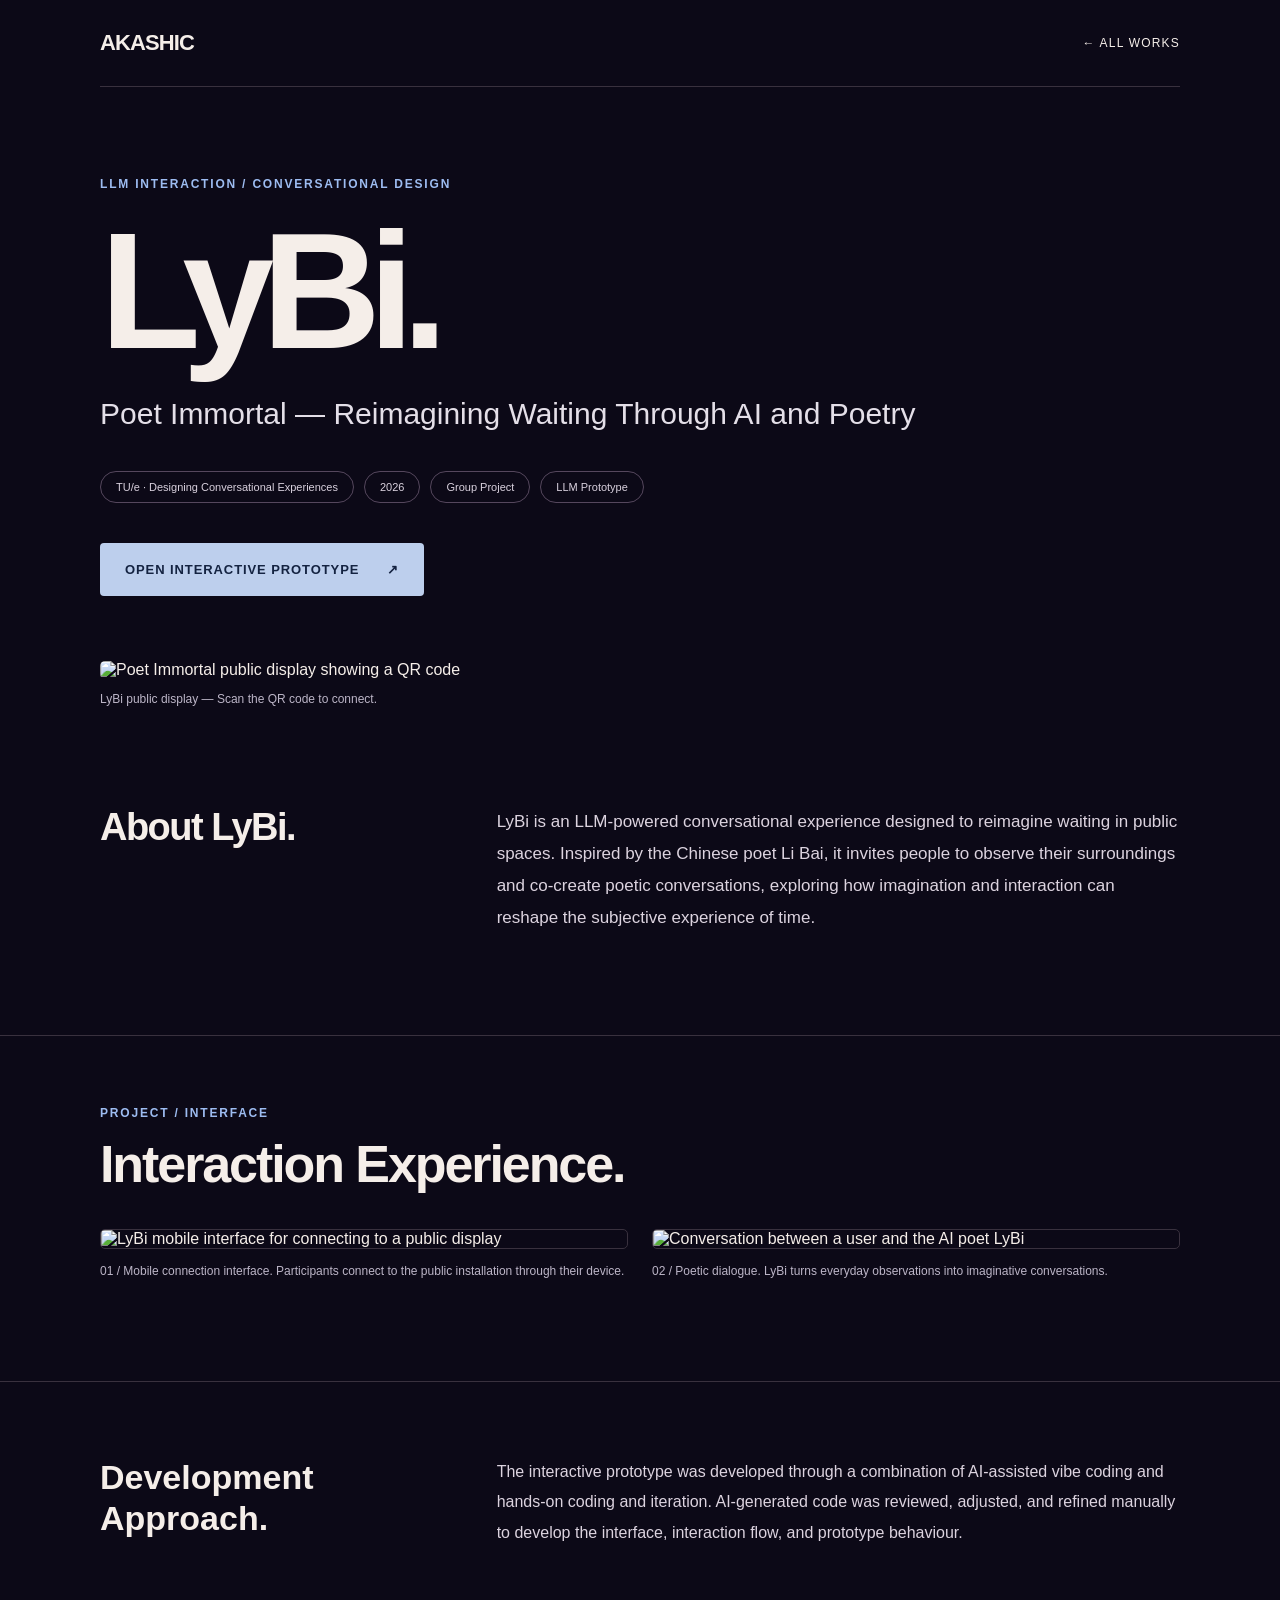
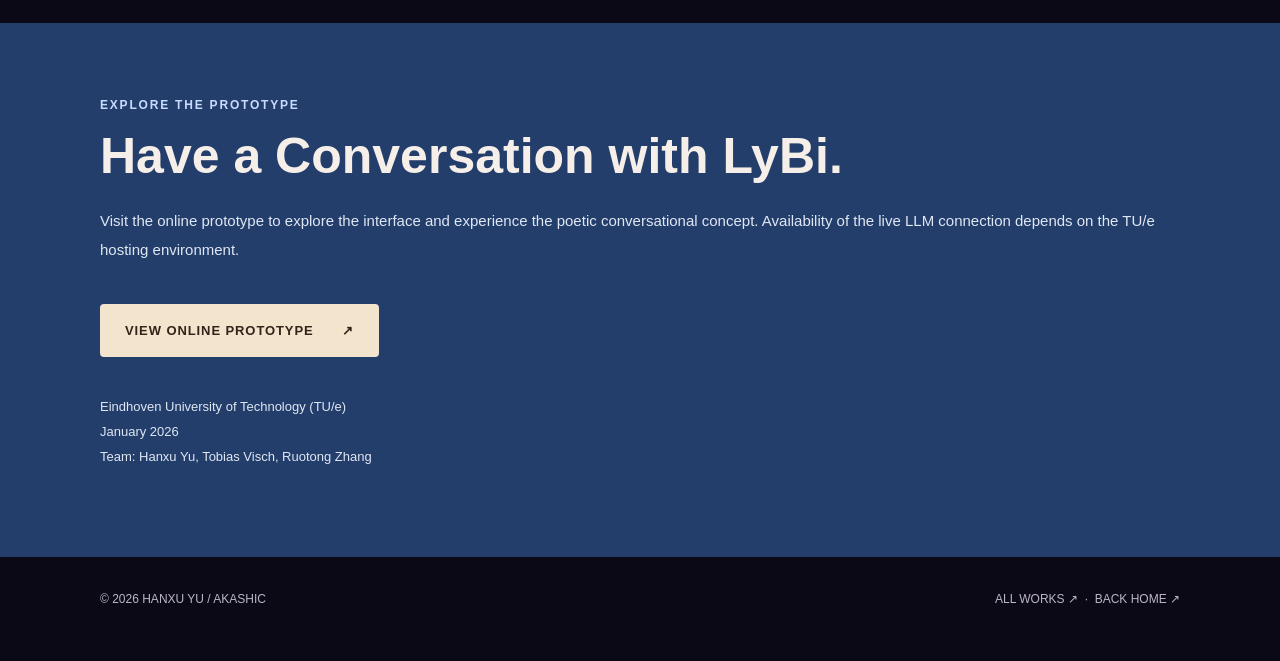
==== lybi.html @ 68fb261c "Add initial structure for LyBi project webpage This HTML file contains the structure and styling for" ====
<!doctype html>
<html lang="en">
<head>
  <meta charset="UTF-8">
  <meta name="viewport" content="width=device-width, initial-scale=1">
  <meta name="theme-color" content="#0c0917">

  <title>LyBi — Hanxu Yu | AKASHIC</title>
  <meta name="description"
    content="LyBi — An LLM-powered poetic conversational experience exploring temporal perception in public waiting spaces.">

  <style>
    :root {
      --bg: #0c0917;
      --text: #f5eee9;
      --muted: #bcb5c7;
      --line: #39313e;
      --blue: #9dbcf1;
      --orange: #e6ab74;
    }

    * { box-sizing: border-box; }

    html { scroll-behavior: smooth; }

    body {
      margin: 0;
      background: var(--bg);
      color: var(--text);
      font-family: Arial, Helvetica, sans-serif;
      -webkit-font-smoothing: antialiased;
    }

    a { color: inherit; text-decoration: none; }

    .container {
      width: min(1080px, calc(100% - 48px));
      margin: 0 auto;
    }

    /* Navigation */

    .top-nav {
      display: flex;
      justify-content: space-between;
      align-items: center;
      padding: 30px 0;
      gap: 24px;
      border-bottom: 1px solid var(--line);
    }

    .logo {
      font-size: 22px;
      font-weight: 800;
      letter-spacing: -.04em;
    }

    .back-link {
      font-size: 12px;
      letter-spacing: .1em;
    }

    .back-link:hover { color: var(--blue); }

    /* Hero */

    .hero { padding: 90px 0 65px; }

    .eyebrow {
      color: var(--blue);
      font-size: 12px;
      font-weight: 700;
      letter-spacing: .15em;
    }

    .hero h1 {
      font-size: clamp(80px, 14vw, 165px);
      letter-spacing: -.075em;
      line-height: 1;
      margin: 18px 0;
    }

    .subtitle {
      font-size: clamp(21px, 3vw, 30px);
      line-height: 1.45;
      color: #e4dfe8;
      max-width: 820px;
      margin: 0 0 35px;
    }

    .metadata {
      display: flex;
      gap: 10px;
      flex-wrap: wrap;
      margin-bottom: 40px;
    }

    .metadata span {
      border: 1px solid #55475d;
      border-radius: 30px;
      padding: 9px 15px;
      font-size: 11px;
      color: #d9d1de;
    }

    /* Prototype link */

    .prototype-button {
      display: inline-flex;
      align-items: center;
      gap: 28px;
      padding: 19px 25px;
      background: #bdcfed;
      color: #142341;
      font-size: 13px;
      font-weight: 700;
      letter-spacing: .07em;
      border-radius: 4px;
      transition: background .2s, transform .2s;
    }

    .prototype-button:hover {
      background: #e1e9f8;
      transform: translateY(-2px);
    }

    /* Main visual */

    .main-visual {
      margin: 0 auto;
      width: min(1080px, calc(100% - 48px));
    }

    .main-visual img {
      width: 100%;
      height: auto;
      display: block;
      border-radius: 5px;
    }

    .image-caption {
      margin-top: 13px;
      color: var(--muted);
      font-size: 12px;
    }

    /* Project introduction */

    .intro {
      display: grid;
      grid-template-columns: 1fr 2fr;
      gap: 55px;
      padding: 100px 0;
    }

    .intro h2 {
      font-size: 38px;
      letter-spacing: -.04em;
      margin: 0;
    }

    .intro p {
      font-size: 17px;
      line-height: 1.9;
      color: #dcd3df;
      margin: 0;
    }

    /* Image showcase */

    .showcase {
      border-top: 1px solid var(--line);
      padding: 70px 0 100px;
    }

    .showcase h2 {
      font-size: clamp(34px, 5vw, 52px);
      margin: 14px 0 35px;
      letter-spacing: -.04em;
    }

    .image-grid {
      display: grid;
      grid-template-columns: 1fr 1fr;
      gap: 24px;
    }

    .image-block {
      margin: 0;
    }

    .image-block img {
      width: 100%;
      display: block;
      border-radius: 5px;
      border: 1px solid #39313e;
    }

    .image-block figcaption {
      font-size: 12px;
      line-height: 1.7;
      color: var(--muted);
      margin-top: 12px;
    }

    /* Development */

    .development {
      padding: 75px 0;
      border-top: 1px solid var(--line);
    }

    .development-grid {
      display: grid;
      grid-template-columns: 1fr 2fr;
      gap: 55px;
    }

    .development h2 {
      font-size: 34px;
      margin: 0;
      line-height: 1.2;
    }

    .development p {
      font-size: 16px;
      line-height: 1.9;
      color: #dcd3df;
      margin: 0;
    }

    /* Closing */

    .project-end {
      background: #233e6a;
      padding: 75px 0;
    }

    .project-end h2 {
      font-size: clamp(30px, 5vw, 50px);
      margin: 15px 0 22px;
    }

    .project-end p {
      font-size: 15px;
      line-height: 1.9;
      color: #e0e7f4;
    }

    .project-end .prototype-button {
      margin-top: 25px;
      background: #f2e4cd;
      color: #33231a;
    }

    .credits {
      padding-top: 25px;
      color: #c6d4eb;
      font-size: 13px !important;
    }

    /* Footer */

    footer { padding: 35px 0 55px; }

    .footer-inner {
      display: flex;
      justify-content: space-between;
      gap: 20px;
      font-size: 12px;
      color: var(--muted);
    }

    footer a:hover { color: var(--blue); }

    @media (max-width: 700px) {
      .container,
      .main-visual {
        width: calc(100% - 32px);
      }

      .hero { padding: 60px 0 45px; }

      .intro,
      .development-grid {
        grid-template-columns: 1fr;
        gap: 22px;
      }

      .intro { padding: 70px 0; }

      .image-grid { grid-template-columns: 1fr; }

      .prototype-button {
        width: 100%;
        justify-content: space-between;
        font-size: 11px;
        gap: 12px;
      }

      .footer-inner { flex-direction: column; }
    }

    @media (prefers-reduced-motion: reduce) {
      html { scroll-behavior: auto; }

      .prototype-button { transition: none; }
    }
  </style>
</head>

<body>

  <!-- NAVIGATION -->
  <header class="container">
    <nav class="top-nav" aria-label="Main navigation">
      <a class="logo" href="portfolio.html">AKASHIC</a>
      <a class="back-link" href="works.html">
        ← ALL WORKS
      </a>
    </nav>
  </header>

  <main>

    <!-- PROJECT HEADER -->
    <section class="hero container">

      <div class="eyebrow">
        LLM INTERACTION / CONVERSATIONAL DESIGN
      </div>

      <h1>LyBi.</h1>

      <p class="subtitle">
        Poet Immortal — Reimagining Waiting
        Through AI and Poetry
      </p>

      <div class="metadata">
        <span>TU/e · Designing Conversational Experiences</span>
        <span>2026</span>
        <span>Group Project</span>
        <span>LLM Prototype</span>
      </div>

      <a
        class="prototype-button"
        href="https://data.id.tue.nl/web/djI6akRheWJoSXF5c2h0NnQ1TjltWDZRTmRCUV8zMXZ6YngxQkpZVFd4ZmI0Wl9DdjB3WURFQS1USEQ1ZV9rdnc=/display.html?view=tab"
        target="_blank"
        rel="noopener noreferrer">
        OPEN INTERACTIVE PROTOTYPE
        <span>↗</span>
      </a>
    </section>

    <!-- MAIN SCREENSHOT -->
    <figure class="main-visual">
      <img
        src="lybi-display.png"
        alt="Poet Immortal public display showing a QR code"
        fetchpriority="high">

      <figcaption class="image-caption">
        LyBi public display — Scan the QR code to connect.
      </figcaption>
    </figure>

    <!-- SHORT INTRODUCTION -->
    <section class="intro container">
      <h2>About LyBi.</h2>

      <p>
        LyBi is an LLM-powered conversational
        experience designed to reimagine waiting
        in public spaces. Inspired by the Chinese
        poet Li Bai, it invites people to observe
        their surroundings and co-create poetic
        conversations, exploring how imagination
        and interaction can reshape the subjective
        experience of time.
      </p>
    </section>

    <!-- INTERFACE IMAGES -->
    <section class="showcase">
      <div class="container">

        <div class="eyebrow">PROJECT / INTERFACE</div>
        <h2>Interaction Experience.</h2>

        <div class="image-grid">

          <figure class="image-block">
            <img
              src="lybi-connect.png"
              alt="LyBi mobile interface for connecting to a public display"
              loading="lazy">

            <figcaption>
              01 / Mobile connection interface.
              Participants connect to the
              public installation through their device.
            </figcaption>
          </figure>

          <figure class="image-block">
            <img
              src="lybi-chat.png"
              alt="Conversation between a user and the AI poet LyBi"
              loading="lazy">

            <figcaption>
              02 / Poetic dialogue.
              LyBi turns everyday observations
              into imaginative conversations.
            </figcaption>
          </figure>

        </div>
      </div>
    </section>

    <!-- DEVELOPMENT APPROACH -->
    <section class="development">
      <div class="container development-grid">

        <h2>Development Approach.</h2>

        <p>
          The interactive prototype was developed
          through a combination of AI-assisted
          vibe coding and hands-on coding and
          iteration. AI-generated code was
          reviewed, adjusted, and refined
          manually to develop the interface,
          interaction flow, and prototype
          behaviour.
        </p>

      </div>
    </section>

    <!-- DEMO & CREDITS -->
    <section class="project-end">
      <div class="container">

        <div class="eyebrow" style="color:#c9dbff">
          EXPLORE THE PROTOTYPE
        </div>

        <h2>Have a Conversation with LyBi.</h2>

        <p>
          Visit the online prototype to explore
          the interface and experience the
          poetic conversational concept.
          Availability of the live LLM connection
          depends on the TU/e hosting environment.
        </p>

        <a
          class="prototype-button"
          href="https://data.id.tue.nl/web/djI6akRheWJoSXF5c2h0NnQ1TjltWDZRTmRCUV8zMXZ6YngxQkpZVFd4ZmI0Wl9DdjB3WURFQS1USEQ1ZV9rdnc=/display.html?view=tab"
          target="_blank"
          rel="noopener noreferrer">
          VIEW ONLINE PROTOTYPE
          <span>↗</span>
        </a>

        <p class="credits">
          Eindhoven University of Technology (TU/e)
          <br>
          January 2026
          <br>
          Team: Hanxu Yu, Tobias Visch, Ruotong Zhang
        </p>

      </div>
    </section>

  </main>

  <!-- FOOTER -->
  <footer>
    <div class="container footer-inner">
      <span>© 2026 HANXU YU / AKASHIC</span>

      <div>
        <a href="works.html">ALL WORKS ↗</a>
        &nbsp;·&nbsp;
        <a href="portfolio.html">BACK HOME ↗</a>
      </div>
    </div>
  </footer>

</body>
</html>
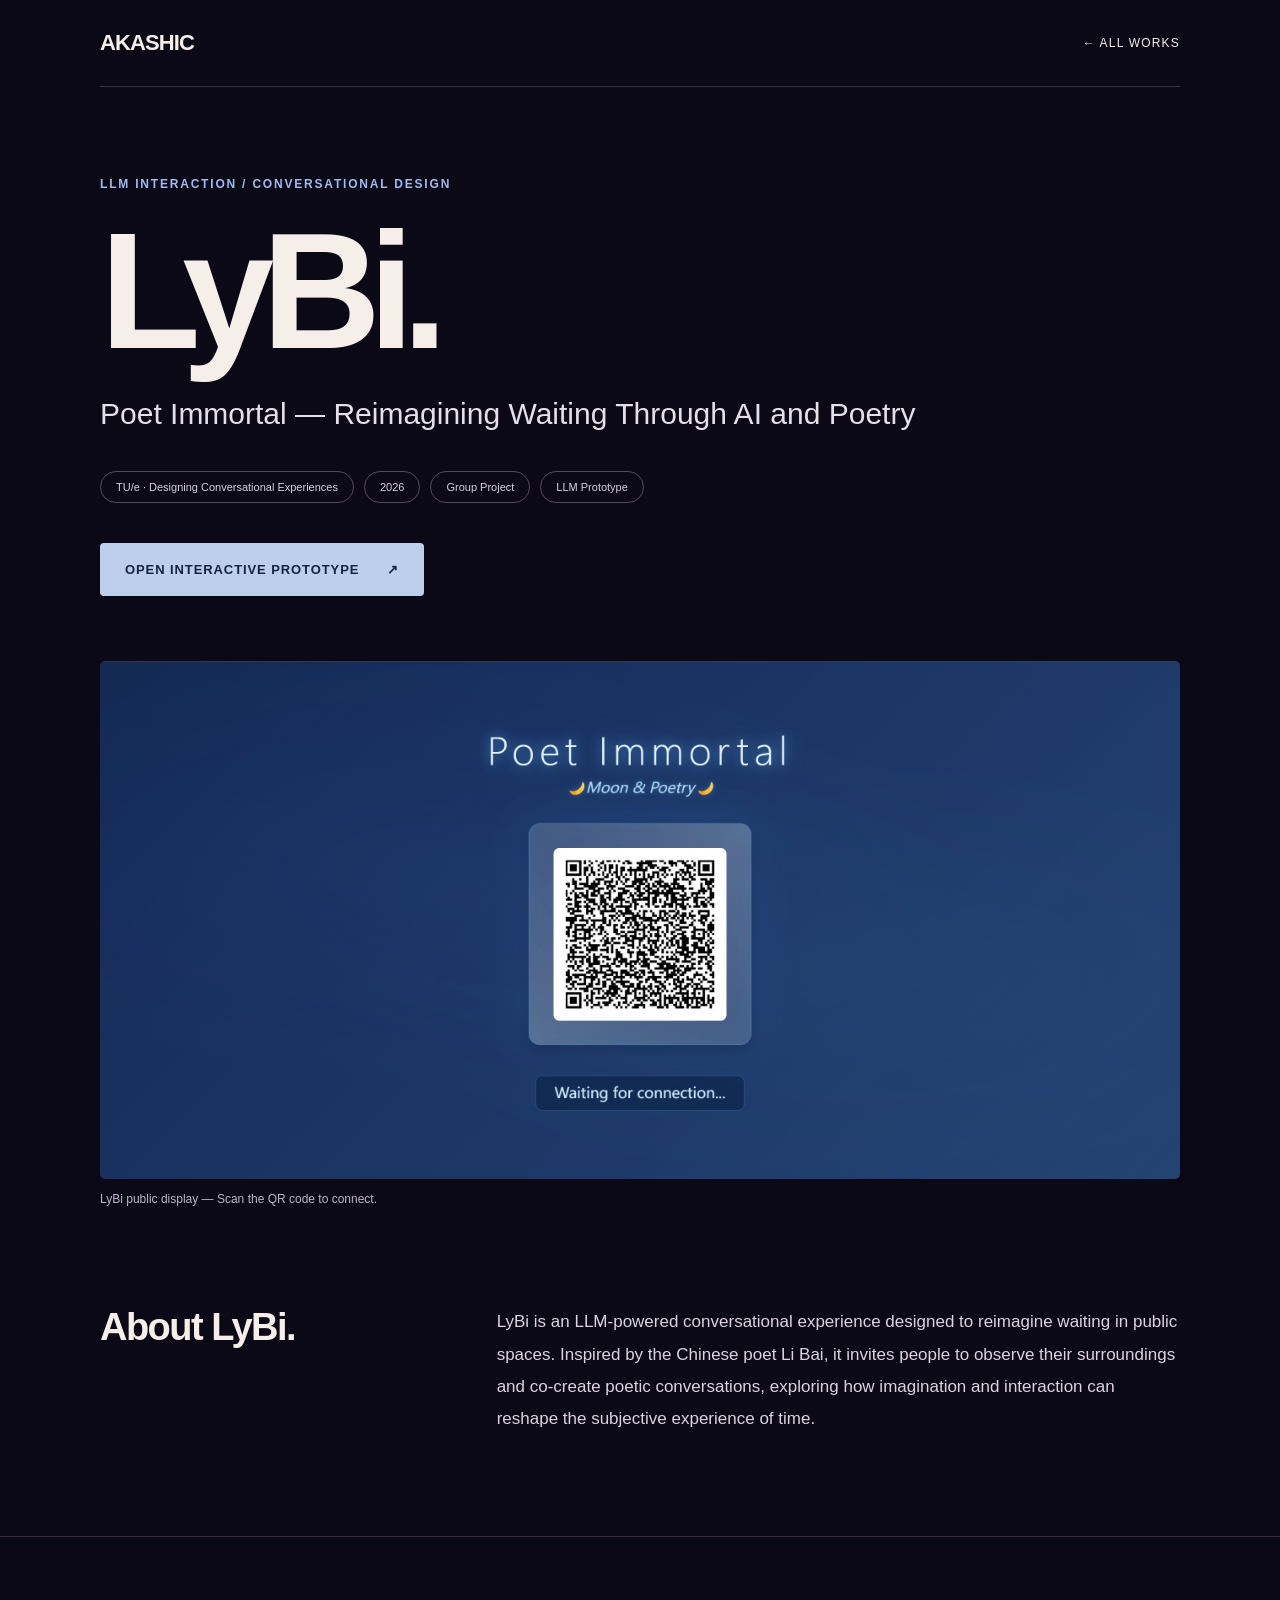
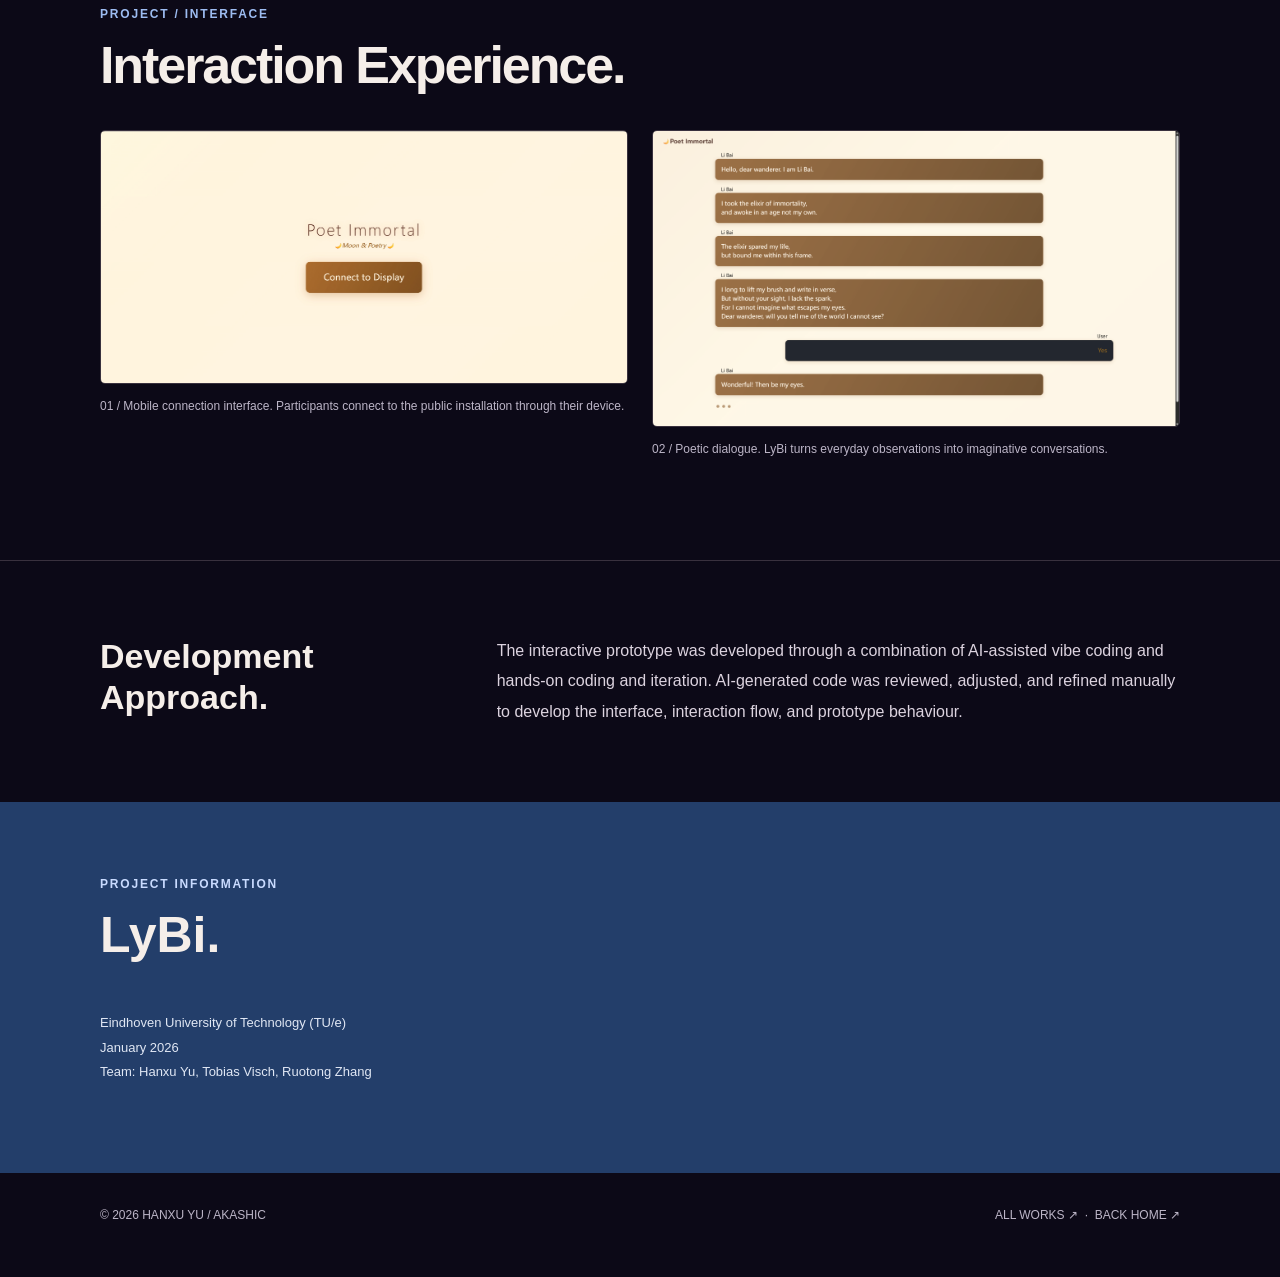
==== commit 922fd18b: "Update lybi.html" ====
--- a/lybi.html
+++ b/lybi.html
@@ -442,43 +442,27 @@
       </div>
     </section>
 
-    <!-- DEMO & CREDITS -->
-    <section class="project-end">
-      <div class="container">
-
-        <div class="eyebrow" style="color:#c9dbff">
-          EXPLORE THE PROTOTYPE
-        </div>
-
-        <h2>Have a Conversation with LyBi.</h2>
-
-        <p>
-          Visit the online prototype to explore
-          the interface and experience the
-          poetic conversational concept.
-          Availability of the live LLM connection
-          depends on the TU/e hosting environment.
-        </p>
-
-        <a
-          class="prototype-button"
-          href="https://data.id.tue.nl/web/djI6akRheWJoSXF5c2h0NnQ1TjltWDZRTmRCUV8zMXZ6YngxQkpZVFd4ZmI0Wl9DdjB3WURFQS1USEQ1ZV9rdnc=/display.html?view=tab"
-          target="_blank"
-          rel="noopener noreferrer">
-          VIEW ONLINE PROTOTYPE
-          <span>↗</span>
-        </a>
-
-        <p class="credits">
-          Eindhoven University of Technology (TU/e)
-          <br>
-          January 2026
-          <br>
-          Team: Hanxu Yu, Tobias Visch, Ruotong Zhang
-        </p>
-
-      </div>
-    </section>
+ 
+<!-- PROJECT CREDITS -->
+<section class="project-end">
+  <div class="container">
+
+    <div class="eyebrow" style="color:#c9dbff">
+      PROJECT INFORMATION
+    </div>
+
+    <h2>LyBi.</h2>
+
+    <p class="credits">
+      Eindhoven University of Technology (TU/e)
+      <br>
+      January 2026
+      <br>
+      Team: Hanxu Yu, Tobias Visch, Ruotong Zhang
+    </p>
+
+  </div>
+</section>
 
   </main>
 
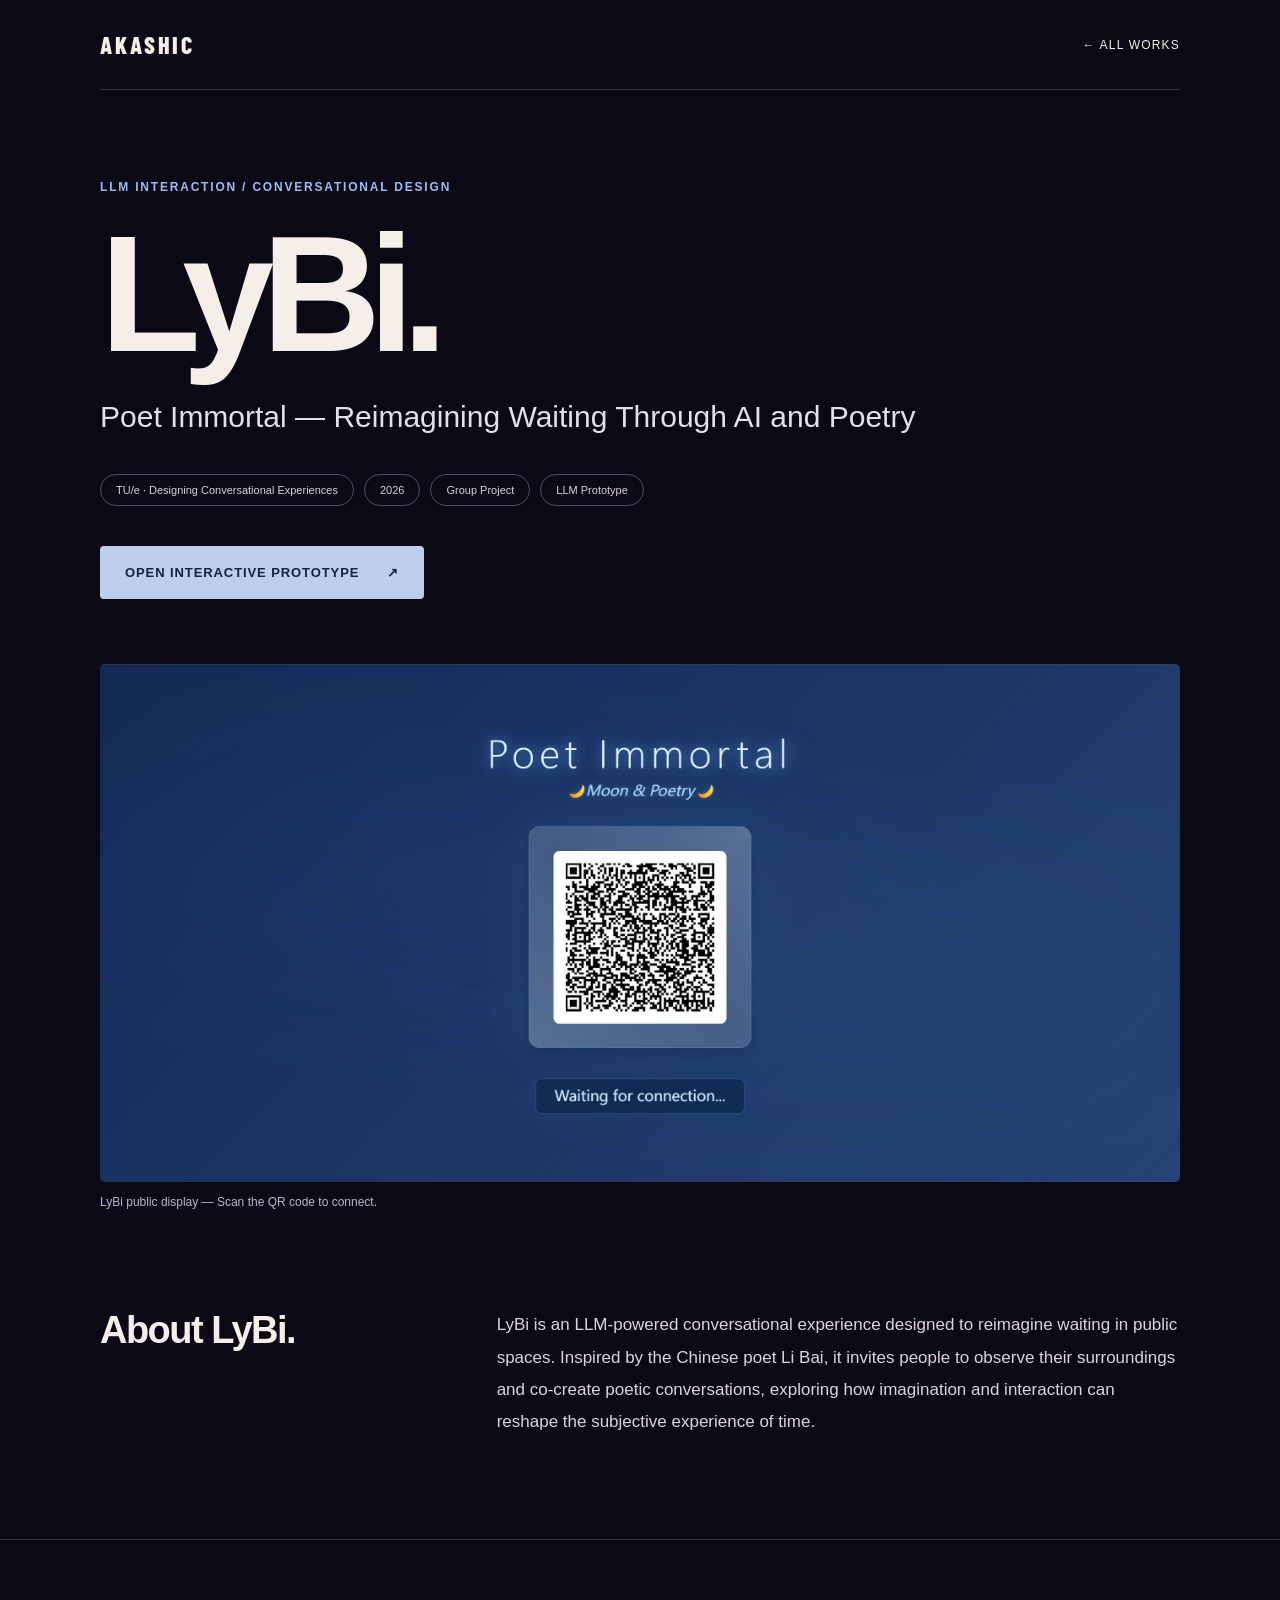
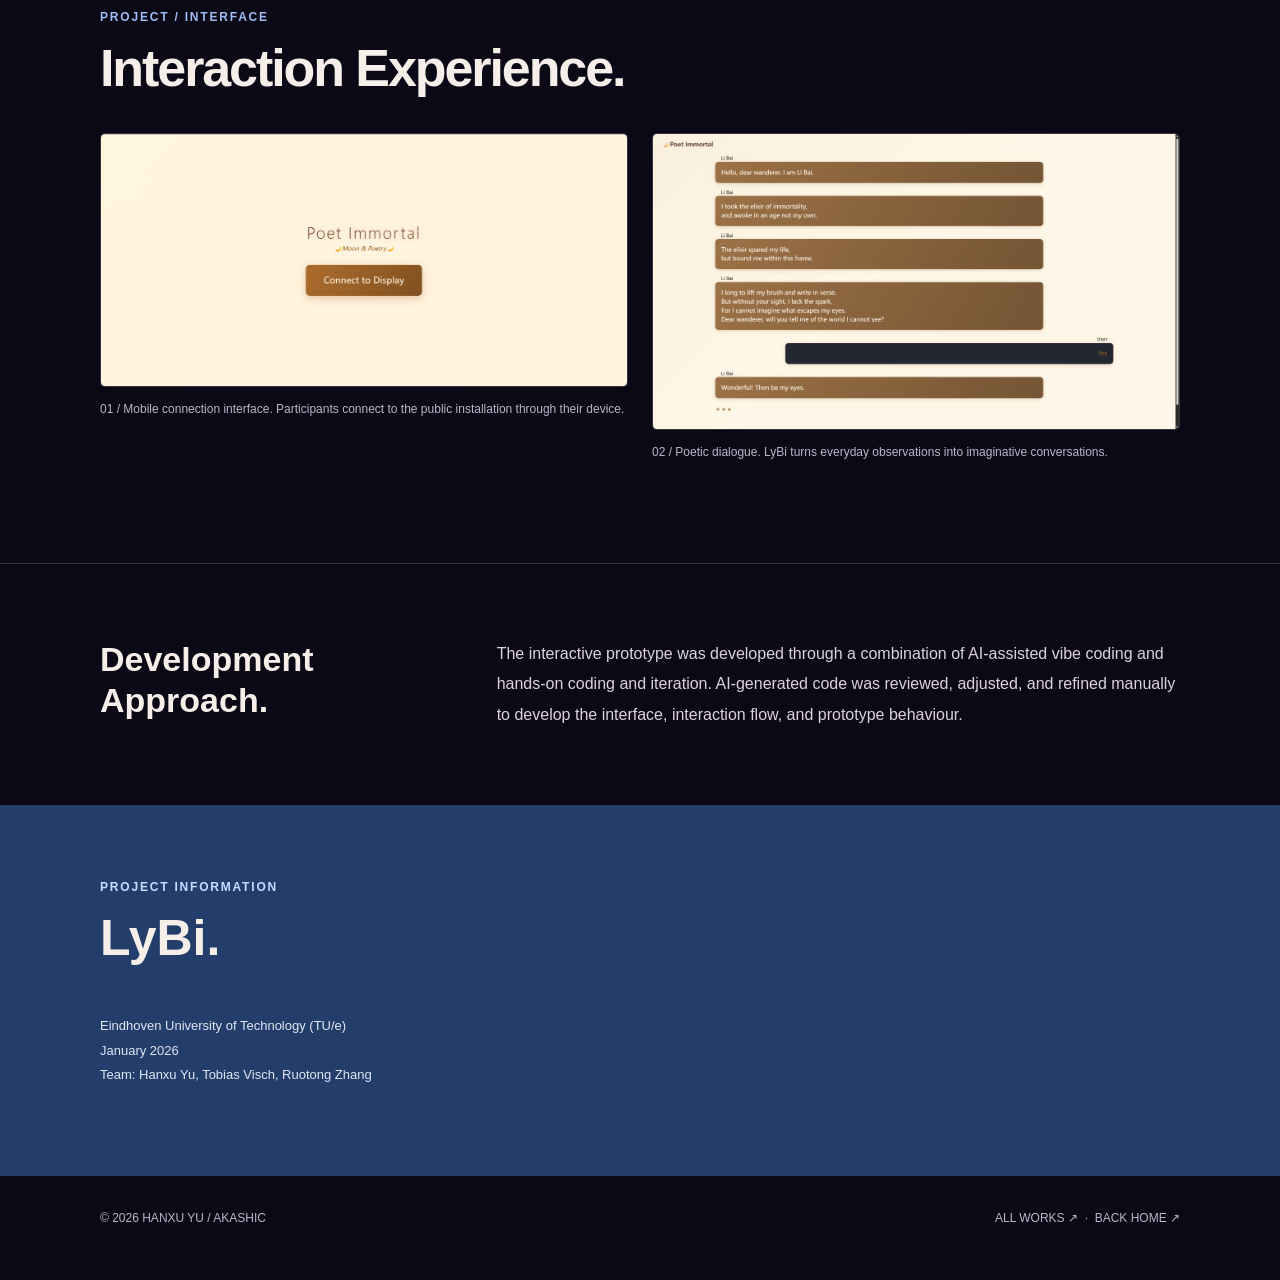
==== commit 8a93b0c0: "Use shared AKASHIC wordmark in lybi.html" ====
--- a/lybi.html
+++ b/lybi.html
@@ -10,6 +10,7 @@
   <meta name="description"
     content="LyBi — An LLM-powered poetic conversational experience exploring temporal perception in public waiting spaces.">
 
+  <link rel="stylesheet" href="wordmark.css">
   <style>
     :root {
       --bg: #0c0917;
@@ -48,12 +49,6 @@
       padding: 30px 0;
       gap: 24px;
       border-bottom: 1px solid var(--line);
-    }
-
-    .logo {
-      font-size: 22px;
-      font-weight: 800;
-      letter-spacing: -.04em;
     }
 
     .back-link {
@@ -315,7 +310,7 @@
   <!-- NAVIGATION -->
   <header class="container">
     <nav class="top-nav" aria-label="Main navigation">
-      <a class="logo" href="portfolio.html">AKASHIC</a>
+      <a class="mini-logo" href="portfolio.html">AKASHIC</a>
       <a class="back-link" href="works.html">
         ← ALL WORKS
       </a>
--- a/wordmark.css
+++ b/wordmark.css
@@ -0,0 +1,7 @@
+@import url('https://fonts.googleapis.com/css2?family=Barlow+Condensed:wght@500;600;700;800&display=swap');
+
+.mini-logo{font-family:'Barlow Condensed',Impact,sans-serif;font-weight:800;font-size:24px;letter-spacing:.12em;text-decoration:none}
+
+@media (max-width: 560px) {
+  .mini-logo{font-size:19px}
+}
